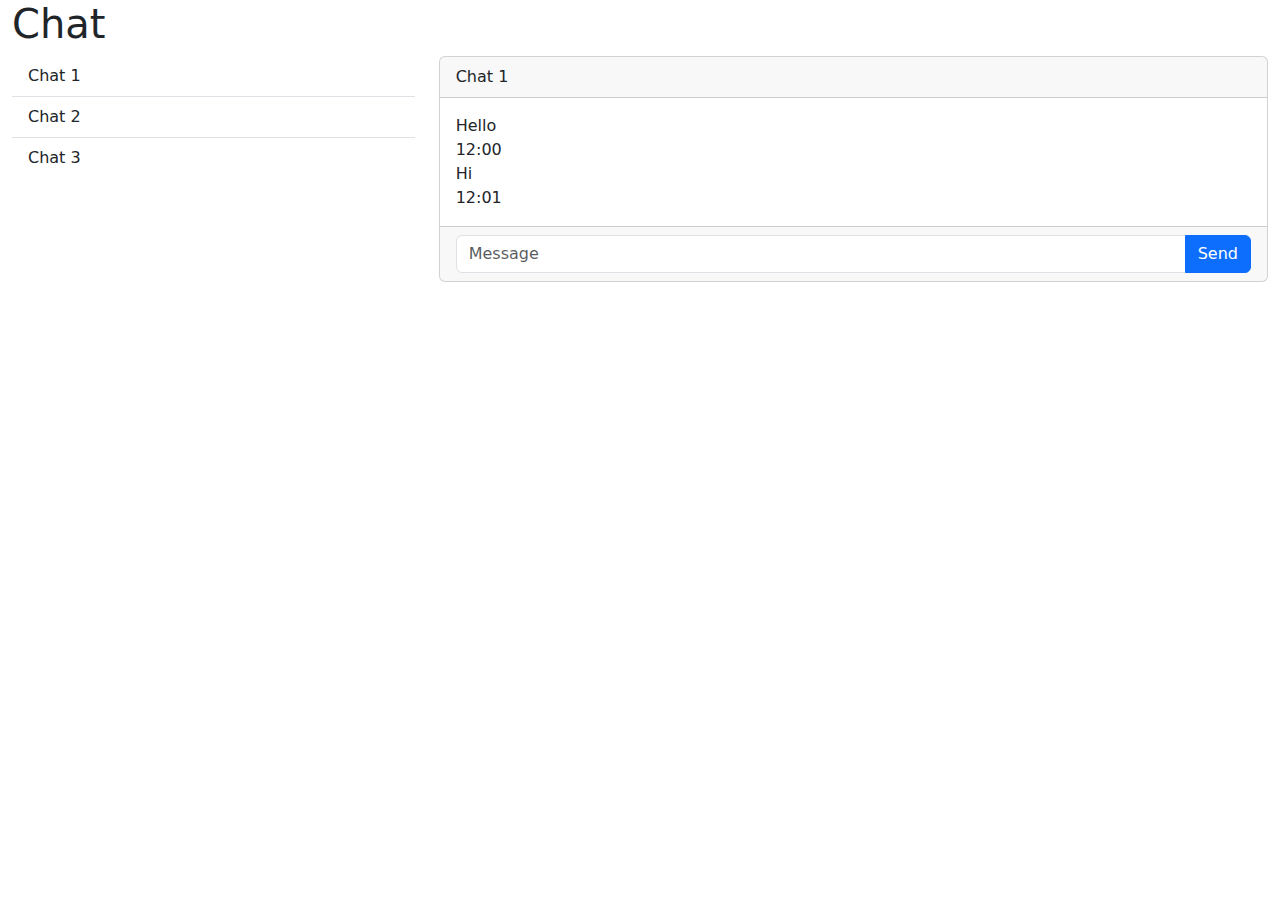
==== chat/index.html @ 6403108f "init" ====
<!doctype html>
<html lang="en">
  <head>
    <meta charset="utf-8">
    <meta name="viewport" content="width=device-width, initial-scale=1">
    <title>Bootstrap demo</title>
    <link href="https://cdn.jsdelivr.net/npm/bootstrap@5.3.3/dist/css/bootstrap.min.css" rel="stylesheet" integrity="sha384-QWTKZyjpPEjISv5WaRU9OFeRpok6YctnYmDr5pNlyT2bRjXh0JMhjY6hW+ALEwIH" crossorigin="anonymous">
  </head>
  <body>
    <div class="container-fluid">
      <h1>Chat</h1>
      <div class="row">
        <div class="col-4">
            <div class="list-group list-group-flush">
                <a href="#" class="list-group-item list-group-item-action">Chat 1</a>
                <a href="#" class="list-group-item list-group-item-action">Chat 2</a>
                <a href="#" class="list-group-item list-group-item-action">Chat 3</a>
            </div>
        </div>
        <div class="col-8">
            <div class="card">
                <div class="card-header">Chat 1</div>
                <div class="card-body">
                    <div class="chat">
                        <div class="chat-message">
                            <div class="chat-message-content">Hello</div>
                            <div class="chat-message-time">12:00</div>
                        </div>
                        <div class="chat-message chat-message-right">
                            <div class="chat-message-content">Hi</div>
                            <div class="chat-message-time">12:01</div>
                        </div>
                    </div>
                </div>
                <div class="card-footer">
                    <form>
                        <div class="input-group">
                            <input type="text" class="form-control" placeholder="Message">
                            <button type="submit" class="btn btn-primary">Send</button>
                        </div>
                    </form>
                </div>
            </div>
        </div>
    </div>
    <script src="https://cdn.jsdelivr.net/npm/bootstrap@5.3.3/dist/js/bootstrap.bundle.min.js" integrity="sha384-YvpcrYf0tY3lHB60NNkmXc5s9fDVZLESaAA55NDzOxhy9GkcIdslK1eN7N6jIeHz" crossorigin="anonymous"></script>
  </body>
</html>
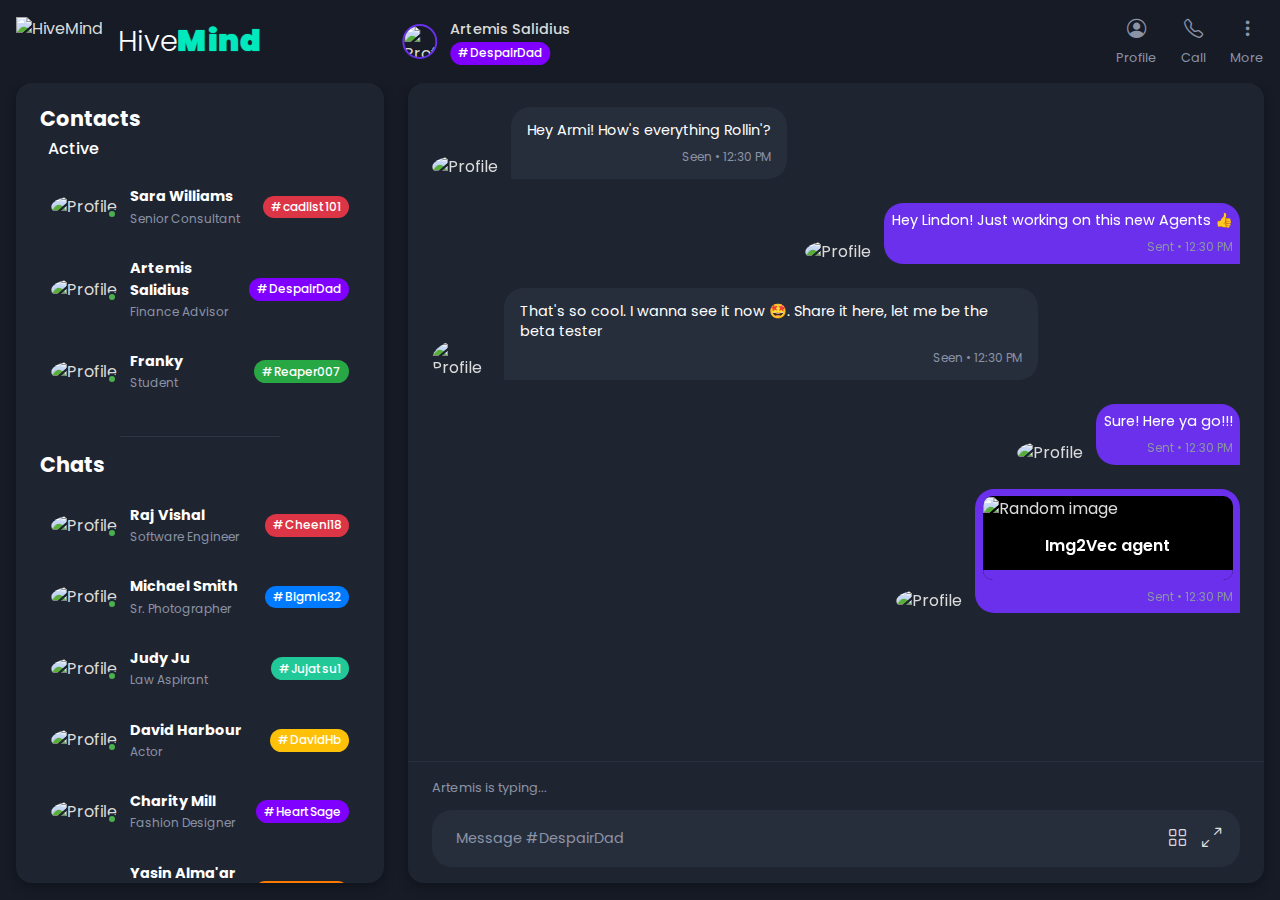
==== commit 5578fe75: "faseeh UI" ====
--- a/chat/index.html
+++ b/chat/index.html
@@ -3,46 +3,275 @@
   <head>
     <meta charset="utf-8">
     <meta name="viewport" content="width=device-width, initial-scale=1">
-    <title>Bootstrap demo</title>
+    <title>HiveMind Chat</title>
     <link href="https://cdn.jsdelivr.net/npm/bootstrap@5.3.3/dist/css/bootstrap.min.css" rel="stylesheet" integrity="sha384-QWTKZyjpPEjISv5WaRU9OFeRpok6YctnYmDr5pNlyT2bRjXh0JMhjY6hW+ALEwIH" crossorigin="anonymous">
+    <link rel="stylesheet" href="https://cdn.jsdelivr.net/npm/bootstrap-icons@1.11.2/font/bootstrap-icons.min.css">
+    <link rel="stylesheet" href="../style.css">
+    <link rel="stylesheet" href="style.css">
   </head>
   <body>
-    <div class="container-fluid">
-      <h1>Chat</h1>
-      <div class="row">
-        <div class="col-4">
-            <div class="list-group list-group-flush">
-                <a href="#" class="list-group-item list-group-item-action">Chat 1</a>
-                <a href="#" class="list-group-item list-group-item-action">Chat 2</a>
-                <a href="#" class="list-group-item list-group-item-action">Chat 3</a>
+    <div class="chat-container">
+      <!-- Header -->
+      <header class="chat-header">
+        <div class="logo-container">
+          <img src="https://i.postimg.cc/x88sw-hZF/logo-hive.png" alt="HiveMind" class="logo">
+          <h1><span class="hive-text">Hive</span><span class="mind-text">Mind</span></h1>
+        </div>
+        <div class="profile-info">
+          <img src="https://picsum.photos/200/300" alt="Profile" class="profile-image">
+          <div>
+            <span class="user-info">Artemis Salidius</span>
+            <span class="user-tag tag-purple">#DespairDad</span>
+          </div>
+        </div>
+        <div class="header-icons">
+          <div class="icon-btn">
+            <i class="bi bi-person-circle"></i>
+            <span>Profile</span>
+          </div>
+          <div class="icon-btn">
+            <i class="bi bi-telephone"></i>
+            <span>Call</span>
+          </div>
+          <div class="icon-btn">
+            <i class="bi bi-three-dots-vertical"></i>
+            <span>More</span>
+          </div>
+        </div>
+      </header>
+      
+      <!-- Main Content Area -->
+      <div class="chat-main-container">
+        <!-- Contacts Box -->
+        <div class="contacts-box">
+          <!-- Contacts Section -->
+          <div class="sidebar-section">
+            <h2 class="sidebar-heading">Contacts <span class="status-badge">Active</span></h2>
+            <ul class="contact-list">
+              <li class="contact-item">
+                <div class="contact-avatar">
+                  <img src="https://picsum.photos/200/300?random=1" alt="Profile" class="contact-image">
+                  <span class="status-indicator"></span>
+                </div>
+                <div class="contact-info">
+                  <span class="contact-name">Sara Williams</span>
+                  <span class="contact-role">Senior Consultant</span>
+                </div>
+                <span class="contact-tag tag-red">#cadlist101</span>
+              </li>
+              <li class="contact-item">
+                <div class="contact-avatar">
+                  <img src="https://picsum.photos/200/300?random=2" alt="Profile" class="contact-image">
+                  <span class="status-indicator"></span>
+                </div>
+                <div class="contact-info">
+                  <span class="contact-name">Artemis Salidius</span>
+                  <span class="contact-role">Finance Advisor</span>
+                </div>
+                <span class="contact-tag tag-purple">#DespairDad</span>
+              </li>
+              <li class="contact-item">
+                <div class="contact-avatar">
+                  <img src="https://picsum.photos/200/300?random=3" alt="Profile" class="contact-image">
+                  <span class="status-indicator"></span>
+                </div>
+                <div class="contact-info">
+                  <span class="contact-name">Franky</span>
+                  <span class="contact-role">Student</span>
+                </div>
+                <span class="contact-tag tag-green">#Reaper007</span>
+              </li>
+            </ul>
+          </div>
+          
+          <!-- Section Divider -->
+          <div class="section-divider">
+            <div class="divider-line"></div>
+          </div>
+          
+          <!-- Chats Section -->
+          <div class="sidebar-section">
+            <h2 class="sidebar-heading">Chats</h2>
+            <ul class="chat-list">
+              <li class="chat-item">
+                <div class="contact-avatar">
+                  <img src="https://picsum.photos/200/300?random=4" alt="Profile" class="chat-image">
+                  <span class="status-indicator"></span>
+                </div>
+                <div class="chat-info">
+                  <span class="chat-name">Raj Vishal</span>
+                  <span class="chat-role">Software Engineer</span>
+                </div>
+                <span class="chat-tag tag-red">#Cheeni18</span>
+              </li>
+              <li class="chat-item">
+                <div class="contact-avatar">
+                  <img src="https://picsum.photos/200/300?random=5" alt="Profile" class="chat-image">
+                  <span class="status-indicator"></span>
+                </div>
+                <div class="chat-info">
+                  <span class="chat-name">Michael Smith</span>
+                  <span class="chat-role">Sr. Photographer</span>
+                </div>
+                <span class="chat-tag tag-blue">#Bigmic32</span>
+              </li>
+              <li class="chat-item">
+                <div class="contact-avatar">
+                  <img src="https://picsum.photos/200/300?random=6" alt="Profile" class="chat-image">
+                  <span class="status-indicator"></span>
+                </div>
+                <div class="chat-info">
+                  <span class="chat-name">Judy Ju</span>
+                  <span class="chat-role">Law Aspirant</span>
+                </div>
+                <span class="chat-tag tag-teal">#Jujatsu1</span>
+              </li>
+              <li class="chat-item">
+                <div class="contact-avatar">
+                  <img src="https://picsum.photos/200/300?random=7" alt="Profile" class="chat-image">
+                  <span class="status-indicator"></span>
+                </div>
+                <div class="chat-info">
+                  <span class="chat-name">David Harbour</span>
+                  <span class="chat-role">Actor</span>
+                </div>
+                <span class="chat-tag tag-yellow">#DavidHb</span>
+              </li>
+              <li class="chat-item">
+                <div class="contact-avatar">
+                  <img src="https://picsum.photos/200/300?random=8" alt="Profile" class="chat-image">
+                  <span class="status-indicator"></span>
+                </div>
+                <div class="chat-info">
+                  <span class="chat-name">Charity Mill</span>
+                  <span class="chat-role">Fashion Designer</span>
+                </div>
+                <span class="chat-tag tag-purple">#HeartSage</span>
+              </li>
+              <li class="chat-item">
+                <div class="contact-avatar">
+                  <img src="https://picsum.photos/200/300?random=9" alt="Profile" class="chat-image">
+                  <span class="status-indicator"></span>
+                </div>
+                <div class="chat-info">
+                  <span class="chat-name">Yasin Alma'ar</span>
+                  <span class="chat-role">Mechanical Engineer</span>
+                </div>
+                <span class="chat-tag tag-orange">#Unknown12</span>
+              </li>
+            </ul>
+          </div>
+        </div>
+        
+        <!-- Chat Box -->
+        <div class="chat-box">
+          <div class="chat-content">
+            <div class="chat-messages">
+              <div class="message received">
+                <div class="message-avatar">
+                  <img src="https://picsum.photos/200/300?random=10" alt="Profile">
+                </div>
+                <div class="message-bubble">
+                  <div class="message-content">Hey Armi! How's everything Rollin'?</div>
+                  <div class="message-time">Seen • 12:30 PM</div>
+                </div>
+              </div>
+              
+              <div class="message sent">
+                <div class="message-bubble">
+                  <div class="message-content">Hey Lindon! Just working on this new Agents 👍</div>
+                  <div class="message-time">Sent • 12:30 PM</div>
+                </div>
+                <div class="message-avatar">
+                  <img src="https://picsum.photos/200/300?random=11" alt="Profile">
+                </div>
+              </div>
+              
+              <div class="message received">
+                <div class="message-avatar">
+                  <img src="https://picsum.photos/200/300?random=12" alt="Profile">
+                </div>
+                <div class="message-bubble">
+                  <div class="message-content">That's so cool. I wanna see it now 🤩. Share it here, let me be the beta tester</div>
+                  <div class="message-time">Seen • 12:30 PM</div>
+                </div>
+              </div>
+              
+              <div class="message sent">
+                <div class="message-bubble">
+                  <div class="message-content">Sure! Here ya go!!!</div>
+                  <div class="message-time">Sent • 12:30 PM</div>
+                </div>
+                <div class="message-avatar">
+                  <img src="https://picsum.photos/200/300?random=13" alt="Profile">
+                </div>
+              </div>
+              
+              <div class="message sent">
+                <div class="message-bubble">
+                  <div class="agent-card">
+                    <div class="agent-card-image">
+                      <img src="https://hatrabbits.com/wp-content/uploads/2017/01/random.jpg" alt="Random image">
+                    </div>
+                    <div class="agent-card-title">Img2Vec agent</div>
+                    <button class="agent-card-button">Test Now!</button>
+                  </div>
+                  <div class="message-time">Sent • 12:30 PM</div>
+                </div>
+                <div class="message-avatar">
+                  <img src="https://picsum.photos/200/300?random=15" alt="Profile">
+                </div>
+              </div>
             </div>
-        </div>
-        <div class="col-8">
-            <div class="card">
-                <div class="card-header">Chat 1</div>
-                <div class="card-body">
-                    <div class="chat">
-                        <div class="chat-message">
-                            <div class="chat-message-content">Hello</div>
-                            <div class="chat-message-time">12:00</div>
-                        </div>
-                        <div class="chat-message chat-message-right">
-                            <div class="chat-message-content">Hi</div>
-                            <div class="chat-message-time">12:01</div>
-                        </div>
-                    </div>
-                </div>
-                <div class="card-footer">
-                    <form>
-                        <div class="input-group">
-                            <input type="text" class="form-control" placeholder="Message">
-                            <button type="submit" class="btn btn-primary">Send</button>
-                        </div>
-                    </form>
-                </div>
+            
+            <div class="chat-input">
+              <div class="typing-indicator">Artemis is typing...</div>
+              <div class="input-container">
+                <input type="text" placeholder="Message #DespairDad" class="message-input">
+                <div class="input-controls">
+                  <button class="control-button">
+                    <i class="bi bi-grid"></i>
+                  </button>
+                  <button class="control-button">
+                    <i class="bi bi-arrows-angle-expand"></i>
+                  </button>
+                </div>
+              </div>
             </div>
-        </div>
+          </div>
+        </div>
+      </div>
     </div>
+    
     <script src="https://cdn.jsdelivr.net/npm/bootstrap@5.3.3/dist/js/bootstrap.bundle.min.js" integrity="sha384-YvpcrYf0tY3lHB60NNkmXc5s9fDVZLESaAA55NDzOxhy9GkcIdslK1eN7N6jIeHz" crossorigin="anonymous"></script>
+    
+    <script>
+      // Image click handler to view larger images
+      document.addEventListener('DOMContentLoaded', function() {
+        // Find all clickable images in messages and agent cards
+        const messageImages = document.querySelectorAll('.message-content img, .agent-card-image img');
+        
+        messageImages.forEach(img => {
+          img.addEventListener('click', function() {
+            // Create modal or lightbox for the image
+            const modal = document.createElement('div');
+            modal.className = 'image-modal';
+            
+            // Create image element with full size
+            const fullImg = document.createElement('img');
+            fullImg.src = this.src;
+            
+            // Add close functionality
+            modal.addEventListener('click', function() {
+              document.body.removeChild(modal);
+            });
+            
+            // Append elements
+            modal.appendChild(fullImg);
+            document.body.appendChild(modal);
+          });
+        });
+      });
+    </script>
   </body>
 </html>--- a/style.css
+++ b/style.css
@@ -0,0 +1,34 @@
+@import url('https://fonts.googleapis.com/css2?family=Poppins:ital,wght@0,100;0,200;0,300;0,400;0,500;0,600;0,700;0,800;0,900;1,100;1,200;1,300;1,400;1,500;1,600;1,700;1,800;1,900&display=swap');
+@import url('https://cdn-uicons.flaticon.com/2.6.0/uicons-brands/css/uicons-brands.css');
+
+:root {
+    --primary-color: #01BAAB;
+    --secondary-color: #6c757d;
+
+    --primary-bg-color: #1B212B;
+    --secondary-bg-color: #24334D;
+    --input-bg-color: #1A1F27;
+
+    --text-primary-color: #DBDBDB;
+    --text-secondary-color: #A6A6A6;
+    --text-faded-color: #4A6390;
+
+    --input-login-color: #212833;
+
+    --success-color: #28a745;
+    --warning-color: #ffc107;
+    --danger-color: #dc3545;
+}
+
+
+* {
+    margin: 0;
+    padding: 0;
+    box-sizing: border-box;
+    font-family: 'Poppins', sans-serif;
+    color: var(--text-primary-color);
+}
+
+img {
+    max-width: 100px;
+}--- a/chat/style.css
+++ b/chat/style.css
@@ -0,0 +1,633 @@
+body {
+    background-color: #161b26;
+    height: 100vh;
+    overflow: hidden;
+    font-family: 'Segoe UI', Tahoma, Geneva, Verdana, sans-serif;
+    color: #ffffff;
+}
+
+/* Hide scrollbars but keep functionality */
+::-webkit-scrollbar {
+    width: 0;
+    height: 0;
+    background: transparent;
+}
+
+* {
+    scrollbar-width: none; /* Firefox */
+    -ms-overflow-style: none; /* IE and Edge */
+}
+
+.chat-container {
+    display: flex;
+    flex-direction: column;
+    height: 100vh;
+}
+
+/* Header Styles */
+.chat-header {
+    background-color: transparent;
+    padding: 1rem;
+    display: flex;
+    justify-content: space-between;
+    align-items: center;
+    box-shadow: none;
+    z-index: 10;
+    position: relative;
+}
+
+.logo-container {
+    display: flex;
+    align-items: center;
+    width: 33%;
+}
+
+.logo-container img {
+    height: 50px;
+    margin-right: 1rem;
+    object-fit: contain;
+}
+
+.logo-container h1 {
+    font-size: 1.8rem;
+    margin: 0;
+    font-weight: 600;
+}
+
+.hive-text {
+    color: white;
+    font-weight: 300;
+}
+
+.mind-text {
+    color: #00e8bb;
+    font-weight: 900;
+    letter-spacing: 0.5px;
+    text-shadow: 0 0 1px #00e8bb;
+    font-size: 1.9rem;
+}
+
+.header-right {
+    display: flex;
+    align-items: center;
+    gap: 1.5rem;
+}
+
+.header-icons {
+    display: flex;
+    gap: 1.5rem;
+    align-items: center;
+    margin-left: auto;
+    width: 33%;
+    justify-content: flex-end;
+}
+
+.icon-btn {
+    display: flex;
+    flex-direction: column;
+    align-items: center;
+    cursor: pointer;
+}
+
+.icon-btn i {
+    font-size: 1.2rem;
+    color: #8b93a7;
+    margin-bottom: 0.2rem;
+}
+
+.icon-btn span {
+    font-size: 0.8rem;
+    color: #8b93a7;
+}
+
+.icon-btn:hover i,
+.icon-btn:hover span {
+    color: #ffffff;
+}
+
+.profile-info {
+    display: flex;
+    align-items: center;
+    gap: 0.8rem;
+
+    padding: 0.4rem 0.8rem;
+    border-radius: 10px;
+    position: absolute;
+    left: 38%;
+    transform: translateX(-50%);
+}
+
+.profile-image {
+    width: 35px;
+    height: 35px;
+    border-radius: 50%;
+    object-fit: cover;
+    border: 2px solid #6a30eb;
+}
+
+.user-info {
+    font-size: 0.9rem;
+    font-weight: 500;
+    display: block;
+}
+
+.user-tag,
+.contact-tag,
+.chat-tag {
+    display: inline-block;
+    padding: 0.15rem 0.5rem;
+    border-radius: 12px;
+    font-size: 0.75rem;
+    font-weight: 500;
+    opacity: 1;
+}
+
+.tag-purple {
+    background-color: rgba(128, 0, 255, 1);
+    color: #ffffff;
+}
+
+.tag-blue {
+    background-color: rgba(0, 122, 255, 1);
+    color: #ffffff;
+}
+
+.tag-green {
+    background-color: rgba(40, 167, 69, 1);
+    color: #ffffff;
+}
+
+.tag-orange {
+    background-color: rgba(255, 123, 0, 1);
+    color: #ffffff;
+}
+
+.tag-red {
+    background-color: rgba(220, 53, 69, 1);
+    color: #ffffff;
+}
+
+.tag-teal {
+    background-color: rgba(32, 201, 151, 1);
+    color: #ffffff;
+}
+
+.tag-yellow {
+    background-color: rgba(255, 193, 7, 1);
+    color: #ffffff;
+}
+
+/* Main Chat Container */
+.chat-main-container {
+    display: flex;
+    flex: 1;
+    overflow: hidden;
+    padding: 0 1rem 1rem;
+    gap: 1.5rem;
+}
+
+/* Contacts Box */
+.contacts-box {
+    width: 30%;
+    background-color: #1F2530;
+    border-radius: 1rem;
+    
+    padding: 1.5rem;
+    overflow-y: auto;
+    height: calc(100vh - 100px);
+    box-shadow: 0 4px 12px rgba(0, 0, 0, 0.3);
+}
+
+/* Section Divider */
+.section-divider {
+    display: flex;
+    align-items: center;
+    justify-content: center;
+    margin: 1rem 0;
+}
+
+.divider-line {
+    width: 50%;
+    height: 1px;
+    background-color: #3d4655;
+    opacity: 0.5;
+}
+
+/* Chat Box */
+.chat-box {
+    width: 70%;
+    background-color: #1F2530;
+    border-radius: 1rem;
+    overflow: hidden;
+    display: flex;
+    flex-direction: column;
+    height: calc(100vh - 100px);
+    box-shadow: 0 4px 12px rgba(0, 0, 0, 0.3);
+}
+
+.chat-box-header {
+    padding: 1rem 1.5rem;
+    border-bottom: 1px solid #272e3b;
+    background-color: rgba(39, 46, 59, 0.5);
+}
+
+.sidebar-section {
+    margin-bottom: 2rem;
+}
+
+.sidebar-heading {
+    font-size: 1.3rem;
+    font-weight: 500;
+    margin-bottom: 1rem;
+    display: flex;
+    font-weight: 700;
+    flex-direction: column;
+    align-items: flex-start;
+    color: #ffffff;
+}
+
+.sidebar-heading span {
+    color: #ffffff;
+    font-weight: 500;
+}
+
+.status-badge {
+    font-size: 1rem;
+    color: #ffffff;
+    padding: 0.1rem 0.5rem;
+    border-radius: 10px;
+    margin-top: 0.3rem;
+    margin-left: 0;
+    font-weight: 500;
+}
+
+.contact-list {
+    list-style: none;
+    padding: 0;
+    margin: 0;
+}
+
+.chat-list {
+    list-style: none;
+    padding: 0;
+    margin: 0;
+}
+
+.contact-item {
+    padding: 0.7rem;
+    border-radius: 8px;
+    margin-bottom: 0.5rem;
+    cursor: pointer;
+    transition: background-color 0.2s;
+    display: flex;
+    align-items: center;
+    gap: 0.8rem;
+}
+
+.chat-item {
+    padding: 0.7rem;
+    border-radius: 8px;
+    margin-bottom: 0.5rem;
+    cursor: pointer;
+    transition: background-color 0.2s;
+    display: flex;
+    align-items: center;
+    gap: 0.8rem;
+}
+
+.contact-avatar {
+    position: relative;
+}
+
+.chat-avatar {
+    position: relative;
+}
+
+.contact-image {
+    width: 40px;
+    height: 40px;
+    border-radius: 50%;
+    object-fit: cover;
+    border: none;
+    outline: none;
+}
+
+.chat-image {
+    width: 40px;
+    height: 40px;
+    border-radius: 50%;
+    object-fit: cover;
+    border: none;
+    outline: none;
+}
+
+.status-indicator {
+    position: absolute;
+    width: 10px;
+    height: 10px;
+    background-color: #4CAF50;
+    border-radius: 50%;
+    bottom: 0;
+    right: 0;
+    border: 2px solid #1F2530;
+}
+
+.contact-item:hover {
+    background-color: #272e3b;
+}
+
+.chat-item:hover {
+    background-color: #272e3b;
+}
+
+.contact-item.active {
+    background-color: #272e3b;
+}
+
+.chat-item.active {
+    background-color: #272e3b;
+}
+
+.chat-item.active::after {
+    content: "chats";
+    font-size: 0.75rem;
+    color: #8b93a7;
+    margin-left: auto;
+}
+
+.contact-info {
+    display: flex;
+    flex-direction: column;
+    flex: 1;
+    overflow: hidden;
+}
+
+.chat-info {
+    display: flex;
+    flex-direction: column;
+    flex: 1;
+    overflow: hidden;
+}
+
+.contact-name {
+    font-weight: 700;
+    font-size: 0.9rem;
+    color: #ffffff;
+}
+
+.chat-name {
+    font-weight: 700;
+    font-size: 0.9rem;
+    color: #ffffff;
+}
+
+.contact-role {
+    font-size: 0.75rem;
+    color: #8b93a7;
+    margin-top: 0.1rem;
+}
+
+.chat-role {
+    font-size: 0.75rem;
+    color: #8b93a7;
+    margin-top: 0.1rem;
+}
+
+.chat-content {
+    display: flex;
+    flex-direction: column;
+    height: 100%;
+}
+
+.chat-messages {
+    flex: 1;
+    padding: 1.5rem;
+    overflow-y: auto;
+    display: flex;
+    flex-direction: column;
+    gap: 1.5rem;
+}
+
+.message {
+    display: flex;
+    align-items: flex-end;
+    gap: 0.8rem;
+    max-width: 75%;
+}
+
+.message.received {
+    align-self: flex-start;
+}
+
+.message.sent {
+    align-self: flex-end;
+    flex-direction: row-reverse;
+}
+
+.message-avatar img {
+    width: 35px;
+    height: 35px;
+    border-radius: 50%;
+    object-fit: cover;
+    border: none;
+    outline: none;
+}
+
+.message-bubble {
+    padding: 0.8rem 1rem;
+    border-radius: 1.2rem;
+    position: relative;
+}
+
+.message.received .message-bubble {
+    background-color: #272e3b;
+    border-bottom-left-radius: 0;
+}
+
+.message.sent .message-bubble {
+    background-color: #6a30eb;
+    border-bottom-right-radius: 0;
+    border: 1px solid rgba(106, 48, 235, 0.3);
+    padding: 0.4rem;
+}
+
+.message.sent .message-bubble .agent-card {
+    margin: 0;
+    border: none;
+}
+
+.message-content {
+    color: #ffffff;
+    font-size: 0.9rem;
+    line-height: 1.4;
+}
+
+.message-content img {
+    max-width: 350px;
+    max-height: 300px;
+    border-radius: 8px;
+    cursor: pointer;
+    border: none;
+    outline: none;
+    object-fit: cover;
+    transition: transform 0.2s ease;
+}
+
+.message-content img:hover {
+    opacity: 0.9;
+}
+
+.message-time {
+    color: #8b93a7;
+    font-size: 0.75rem;
+    margin-top: 0.5rem;
+    text-align: right;
+}
+
+/* Agent Card */
+.agent-card {
+    background-color: #000000;
+    border-radius: 10px;
+    overflow: hidden;
+    width: 250px;
+    display: flex;
+    flex-direction: column;
+    margin: 0.5rem 0;
+    border: 1px solid rgba(106, 48, 235, 0.3);
+}
+
+.agent-card-image {
+    width: 100%;
+    height: 100%;
+
+    overflow: hidden;
+}
+
+.agent-card-image img {
+    width: 100%;
+    height: 100%;
+    object-fit: cover;
+    cursor: pointer;
+    border: none;
+    outline: none;
+    max-height: 200px;
+    max-width: 100%;
+}
+
+.agent-card-title {
+    color: #ffffff;
+    text-align: center;
+    padding: 0.8rem;
+    font-weight: 600;
+}
+
+.agent-card-button {
+    background-color: #6a30eb;
+    color: #ffffff;
+    border: none;
+    padding: 0.3rem;
+    font-weight: 600;
+    cursor: pointer;
+    width: 100%;
+    transition: background-color 0.2s;
+    font-size: 0px; /* Hide the text */
+}
+
+.agent-card-button:hover {
+    background-color: #5728bc;
+}
+
+.chat-input {
+    padding: 1rem 1.5rem;
+    background-color: #1F2530;
+    border-top: 1px solid #272e3b;
+}
+
+.typing-indicator {
+    color: #8b93a7;
+    font-size: 0.8rem;
+    margin-bottom: 0.8rem;
+}
+
+.input-container {
+    display: flex;
+    align-items: center;
+    background-color: #272e3b;
+    border-radius: 20px;
+    padding: 0.6rem 1rem;
+}
+
+.input-controls {
+    display: flex;
+    gap: 0.5rem;
+}
+
+.control-button {
+    background: none;
+    border: none;
+    color: #8b93a7;
+    cursor: pointer;
+    font-size: 1.2rem;
+    padding: 0.2rem;
+}
+
+.control-button:hover {
+    color: #ffffff;
+}
+
+.message-input {
+    flex: 1;
+    background: transparent;
+    border: none;
+    color: #ffffff;
+    padding: 0.5rem;
+    font-size: 0.9rem;
+    outline: none;
+}
+
+.message-input::placeholder {
+    color: #8b93a7;
+}
+
+/* Image Modal */
+.image-modal {
+    position: fixed;
+    top: 0;
+    left: 0;
+    width: 100%;
+    height: 100%;
+    background-color: rgba(0, 0, 0, 0.9);
+    display: flex;
+    align-items: center;
+    justify-content: center;
+    z-index: 1000;
+    cursor: pointer;
+}
+
+.image-modal img {
+    max-width: 90%;
+    max-height: 90%;
+    object-fit: contain;
+    border: none;
+    outline: none;
+}
+
+@media (max-width: 768px) {
+    .chat-main-container {
+        flex-direction: column;
+    }
+    
+    .contacts-box {
+        width: 100%;
+        height: 35vh;
+    }
+    
+    .chat-box {
+        width: 100%;
+        height: calc(65vh - 100px);
+    }
+    
+    .message {
+        max-width: 90%;
+    }
+}
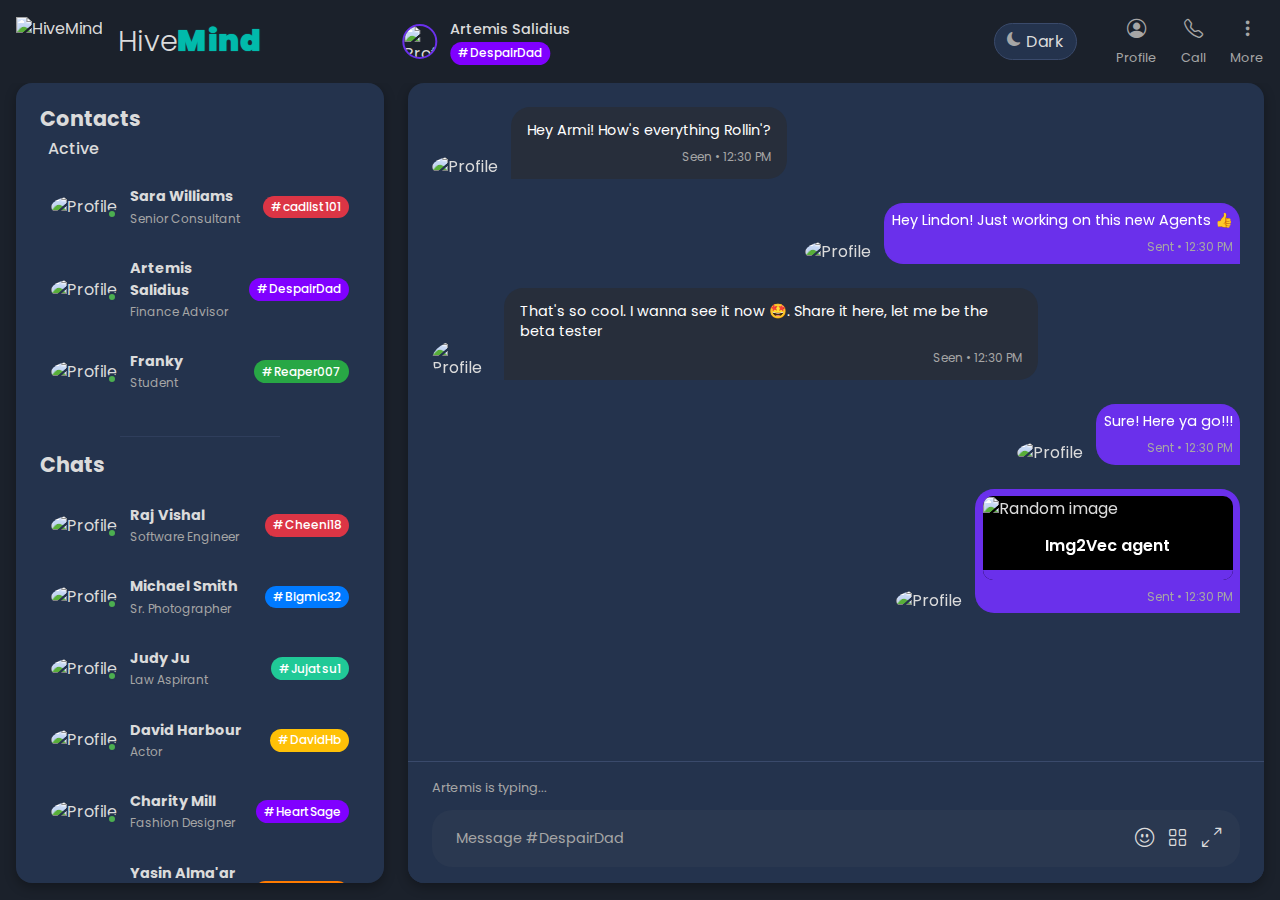
==== commit fbc32afc: "ASSIGNMENT 02" ====
--- a/chat/index.html
+++ b/chat/index.html
@@ -6,6 +6,7 @@
     <title>HiveMind Chat</title>
     <link href="https://cdn.jsdelivr.net/npm/bootstrap@5.3.3/dist/css/bootstrap.min.css" rel="stylesheet" integrity="sha384-QWTKZyjpPEjISv5WaRU9OFeRpok6YctnYmDr5pNlyT2bRjXh0JMhjY6hW+ALEwIH" crossorigin="anonymous">
     <link rel="stylesheet" href="https://cdn.jsdelivr.net/npm/bootstrap-icons@1.11.2/font/bootstrap-icons.min.css">
+    <link rel="stylesheet" href="https://cdnjs.cloudflare.com/ajax/libs/font-awesome/6.5.1/css/all.min.css">
     <link rel="stylesheet" href="../style.css">
     <link rel="stylesheet" href="style.css">
   </head>
@@ -14,8 +15,10 @@
       <!-- Header -->
       <header class="chat-header">
         <div class="logo-container">
-          <img src="https://i.postimg.cc/x88sw-hZF/logo-hive.png" alt="HiveMind" class="logo">
-          <h1><span class="hive-text">Hive</span><span class="mind-text">Mind</span></h1>
+          <a href="../home/index.html" style="display: flex; align-items: center;">
+            <img src="https://i.postimg.cc/x88sw-hZF/logo-hive.png" alt="HiveMind" class="logo">
+            <h1><span class="hive-text">Hive</span><span class="mind-text">Mind</span></h1>
+          </a>
         </div>
         <div class="profile-info">
           <img src="https://picsum.photos/200/300" alt="Profile" class="profile-image">
@@ -33,7 +36,7 @@
             <i class="bi bi-telephone"></i>
             <span>Call</span>
           </div>
-          <div class="icon-btn">
+          <div class="icon-btn" data-bs-toggle="offcanvas" data-bs-target="#chatSettingsOffcanvas">
             <i class="bi bi-three-dots-vertical"></i>
             <span>More</span>
           </div>
@@ -229,6 +232,9 @@
               <div class="input-container">
                 <input type="text" placeholder="Message #DespairDad" class="message-input">
                 <div class="input-controls">
+                  <button class="control-button" data-bs-toggle="offcanvas" data-bs-target="#emojiOffcanvas">
+                    <i class="bi bi-emoji-smile"></i>
+                  </button>
                   <button class="control-button">
                     <i class="bi bi-grid"></i>
                   </button>
@@ -243,7 +249,138 @@
       </div>
     </div>
     
+    <!-- Offcanvas for Chat Setting -->
+    <div class="offcanvas offcanvas-end" tabindex="-1" id="chatSettingsOffcanvas" aria-labelledby="chatSettingsOffcanvasLabel">
+      <div class="offcanvas-header">
+        <h5 class="offcanvas-title" id="chatSettingsOffcanvasLabel">Chat Settings</h5>
+        <button type="button" class="btn-close" data-bs-dismiss="offcanvas" aria-label="Close"></button>
+      </div>
+      <div class="offcanvas-body">
+        <div class="mb-4">
+          <h6 class="fw-bold mb-3">Chat Preferences</h6>
+          <!-- Removed the dark mode switch from here as we now have a button toggle -->
+          <div class="form-check form-switch mb-2">
+            <input class="form-check-input" type="checkbox" id="notificationsSwitch" checked>
+            <label class="form-check-label" for="notificationsSwitch">Notifications</label>
+          </div>
+          <div class="form-check form-switch mb-2">
+            <input class="form-check-input" type="checkbox" id="soundsSwitch" checked>
+            <label class="form-check-label" for="soundsSwitch">Message Sounds</label>
+          </div>
+        </div>
+        
+        <div class="mb-4">
+          <h6 class="fw-bold mb-3">Chat Actions</h6>
+          <div class="list-group">
+            <button type="button" class="list-group-item list-group-item-action">
+              <i class="bi bi-search me-2"></i> Search in Conversation
+            </button>
+            <button type="button" class="list-group-item list-group-item-action">
+              <i class="bi bi-images me-2"></i> Media Gallery
+            </button>
+            <button type="button" class="list-group-item list-group-item-action">
+              <i class="bi bi-pin-angle me-2"></i> Pinned Messages
+            </button>
+            <button type="button" class="list-group-item list-group-item-action">
+              <i class="bi bi-people me-2"></i> Create Group Chat
+            </button>
+          </div>
+        </div>
+        
+        <div>
+          <h6 class="fw-bold mb-3">Privacy Options</h6>
+          <div class="list-group">
+            <button type="button" class="list-group-item list-group-item-action">
+              <i class="bi bi-shield-lock me-2"></i> Privacy Settings
+            </button>
+            <button type="button" class="list-group-item list-group-item-action text-danger">
+              <i class="bi bi-x-circle me-2"></i> Block User
+            </button>
+            <button type="button" class="list-group-item list-group-item-action text-danger">
+              <i class="bi bi-exclamation-triangle me-2"></i> Report Issue
+            </button>
+          </div>
+        </div>
+      </div>
+    </div>
+    
+    <!-- Emoji Picker Offcanvas - NEW COMPONENT -->
+    <div class="offcanvas offcanvas-bottom" tabindex="-1" id="emojiOffcanvas" aria-labelledby="emojiOffcanvasLabel" style="height: 300px;">
+      <div class="offcanvas-header">
+        <h5 class="offcanvas-title" id="emojiOffcanvasLabel">Emoji Picker</h5>
+        <button type="button" class="btn-close" data-bs-dismiss="offcanvas" aria-label="Close"></button>
+      </div>
+      <div class="offcanvas-body">
+        <ul class="nav nav-tabs mb-3" id="emojiTab" role="tablist">
+          <li class="nav-item" role="presentation">
+            <button class="nav-link active" id="smileys-tab" data-bs-toggle="tab" data-bs-target="#smileys-tab-pane" type="button" role="tab" aria-controls="smileys-tab-pane" aria-selected="true">
+              <i class="bi bi-emoji-smile"></i> Smileys
+            </button>
+          </li>
+          <li class="nav-item" role="presentation">
+            <button class="nav-link" id="animals-tab" data-bs-toggle="tab" data-bs-target="#animals-tab-pane" type="button" role="tab" aria-controls="animals-tab-pane" aria-selected="false">
+              <i class="bi bi-emoji-laughing"></i> Animals
+            </button>
+          </li>
+          <li class="nav-item" role="presentation">
+            <button class="nav-link" id="objects-tab" data-bs-toggle="tab" data-bs-target="#objects-tab-pane" type="button" role="tab" aria-controls="objects-tab-pane" aria-selected="false">
+              <i class="bi bi-lightning"></i> Objects
+            </button>
+          </li>
+        </ul>
+        <div class="tab-content" id="emojiTabContent">
+          <div class="tab-pane fade show active" id="smileys-tab-pane" role="tabpanel" aria-labelledby="smileys-tab" tabindex="0">
+            <div class="d-flex flex-wrap">
+              <button class="btn emoji-btn">😀</button>
+              <button class="btn emoji-btn">😃</button>
+              <button class="btn emoji-btn">😄</button>
+              <button class="btn emoji-btn">😁</button>
+              <button class="btn emoji-btn">😆</button>
+              <button class="btn emoji-btn">😅</button>
+              <button class="btn emoji-btn">🤣</button>
+              <button class="btn emoji-btn">😂</button>
+              <button class="btn emoji-btn">🙂</button>
+              <button class="btn emoji-btn">🙃</button>
+              <button class="btn emoji-btn">😉</button>
+              <button class="btn emoji-btn">😊</button>
+              <button class="btn emoji-btn">😇</button>
+            </div>
+          </div>
+          <div class="tab-pane fade" id="animals-tab-pane" role="tabpanel" aria-labelledby="animals-tab" tabindex="0">
+            <div class="d-flex flex-wrap">
+              <button class="btn emoji-btn">🐶</button>
+              <button class="btn emoji-btn">🐱</button>
+              <button class="btn emoji-btn">🐭</button>
+              <button class="btn emoji-btn">🐹</button>
+              <button class="btn emoji-btn">🐰</button>
+              <button class="btn emoji-btn">🦊</button>
+              <button class="btn emoji-btn">🐻</button>
+              <button class="btn emoji-btn">🐼</button>
+              <button class="btn emoji-btn">🐨</button>
+            </div>
+          </div>
+          <div class="tab-pane fade" id="objects-tab-pane" role="tabpanel" aria-labelledby="objects-tab" tabindex="0">
+            <div class="d-flex flex-wrap">
+              <button class="btn emoji-btn">🚗</button>
+              <button class="btn emoji-btn">🚕</button>
+              <button class="btn emoji-btn">🚙</button>
+              <button class="btn emoji-btn">🚌</button>
+              <button class="btn emoji-btn">🚎</button>
+              <button class="btn emoji-btn">🏎️</button>
+              <button class="btn emoji-btn">🚓</button>
+              <button class="btn emoji-btn">🚑</button>
+              <button class="btn emoji-btn">🚒</button>
+            </div>
+          </div>
+        </div>
+      </div>
+    </div>
+    
     <script src="https://cdn.jsdelivr.net/npm/bootstrap@5.3.3/dist/js/bootstrap.bundle.min.js" integrity="sha384-YvpcrYf0tY3lHB60NNkmXc5s9fDVZLESaAA55NDzOxhy9GkcIdslK1eN7N6jIeHz" crossorigin="anonymous"></script>
+    <!-- Common JavaScript -->
+    <script src="../script.js"></script>
+    <!-- Page-specific JavaScript -->
+    <script src="chat.js"></script>
     
     <script>
       // Image click handler to view larger images
@@ -271,7 +408,36 @@
             document.body.appendChild(modal);
           });
         });
+        
+        // Add emoji functionality
+        document.querySelectorAll('.emoji-btn').forEach(btn => {
+          btn.addEventListener('click', function() {
+            const emoji = this.textContent;
+            const input = document.querySelector('.message-input');
+            input.value += emoji;
+            input.focus();
+            
+            // Close the offcanvas
+            const offcanvasElement = document.getElementById('emojiOffcanvas');
+            const offcanvas = bootstrap.Offcanvas.getInstance(offcanvasElement);
+            offcanvas.hide();
+          });
+        });
       });
     </script>
+    
+    <style>
+      .emoji-btn {
+        font-size: 1.5rem;
+        padding: 0.5rem;
+        border: none;
+        background: transparent;
+      }
+      
+      .emoji-btn:hover {
+        transform: scale(1.2);
+        background-color: rgba(0,0,0,0.05);
+      }
+    </style>
   </body>
 </html>--- a/style.css
+++ b/style.css
@@ -18,8 +18,50 @@
     --success-color: #28a745;
     --warning-color: #ffc107;
     --danger-color: #dc3545;
-}
-
+
+    /* Card and component backgrounds */
+    --card-bg: #24334D;
+    --header-bg: #1B212B;
+    --sidebar-bg: #1B212B;
+    --hover-bg: #2A3850;
+    --border-color: #3A4A6B;
+}
+
+/* Light Theme (when toggled) */
+body.light-theme {
+    --primary-bg-color: #f8f9fa;
+    --secondary-bg-color: #e9ecef;
+    --input-bg-color: #ffffff;
+    --text-primary-color: #212529;
+    --text-secondary-color: #495057;
+    --text-faded-color: #6c757d;
+    --input-login-color: #f1f3f5;
+    --card-bg: #ffffff;
+    --header-bg: #ffffff;
+    --sidebar-bg: #f8f9fa;
+    --hover-bg: #e9ecef;
+    --border-color: #dee2e6;
+}
+
+body.light-theme .app-header, 
+body.light-theme .sidebar,
+body.light-theme .trending-section,
+body.light-theme .post-content,
+body.light-theme .story-card,
+body.light-theme .mobile-nav {
+    background-color: var(--card-bg);
+    border-color: var(--border-color);
+}
+
+body.light-theme .search-input {
+    background-color: var(--input-bg-color);
+    color: var(--text-primary-color);
+    border-color: var(--border-color);
+}
+
+body.light-theme .post-divider {
+    border-color: var(--border-color);
+}
 
 * {
     margin: 0;
@@ -31,4 +73,307 @@
 
 img {
     max-width: 100px;
+}
+
+/* Remove default anchor styling */
+a {
+    text-decoration: none;
+    color: inherit;
+}
+
+a:hover, a:focus, a:active {
+    text-decoration: none;
+    color: inherit;
+}
+
+/* Ensure links inside buttons don't affect button styling */
+button a {
+    display: inline-block;
+    width: 100%;
+    height: 100%;
+}
+
+/* Fix for links that contain other elements like logos */
+a img, a h1, a h2, a h3, a h4, a h5, a h6, a span, a div {
+    color: inherit;
+    text-decoration: none;
+}
+
+/* Dark Mode and Interactive Feature Styles */
+
+/* Dark Theme */
+body.dark-theme {
+    --bg-color: #121212;
+    --text-color: #f5f5f5;
+    --card-bg: #1e1e1e;
+    --border-color: #333;
+    --header-bg: #1a1a1a;
+    --sidebar-bg: #1a1a1a;
+    --hover-bg: #333;
+    background-color: var(--bg-color);
+    color: var(--text-color);
+}
+
+body.dark-theme .app-header, 
+body.dark-theme .sidebar,
+body.dark-theme .trending-section,
+body.dark-theme .post-content,
+body.dark-theme .story-card,
+body.dark-theme .mobile-nav {
+    background-color: var(--card-bg);
+    border-color: var(--border-color);
+}
+
+body.dark-theme .search-input {
+    background-color: #2a2a2a;
+    color: #f5f5f5;
+    border-color: #444;
+}
+
+body.dark-theme .post-divider {
+    border-color: #333;
+}
+
+/* Enhanced Theme Toggle */
+.theme-toggle-container {
+    display: flex;
+    align-items: center;
+    margin-right: 15px;
+}
+
+.theme-toggle-button {
+    display: flex;
+    align-items: center;
+    justify-content: center;
+    background-color: var(--card-bg);
+    color: var(--text-primary-color);
+    border: 1px solid var(--border-color);
+    border-radius: 20px;
+    padding: 5px 12px;
+    cursor: pointer;
+    transition: all 0.3s ease;
+}
+
+.theme-toggle-button:hover {
+    background-color: var(--hover-bg);
+}
+
+.theme-toggle-button .theme-icon {
+    font-size: 14px;
+    margin-right: 5px;
+}
+
+.theme-switch {
+    display: flex;
+    flex-direction: row !important;
+}
+
+body.light-theme .theme-toggle-button {
+    color: var(--text-primary-color);
+}
+
+body.light-theme .theme-icon {
+    color: var(--text-primary-color);
+}
+
+/* Old switch styles preserved for reference but not used
+.theme-toggle-label {
+    position: relative;
+    display: inline-block;
+    width: 50px;
+    height: 24px;
+    margin: 0 10px;
+}
+
+.theme-toggle-label input {
+    opacity: 0;
+    width: 0;
+    height: 0;
+}
+
+.theme-toggle-slider {
+    position: absolute;
+    cursor: pointer;
+    top: 0;
+    left: 0;
+    right: 0;
+    bottom: 0;
+    background-color: #4A6390;
+    transition: .4s;
+    border-radius: 24px;
+    box-shadow: inset 0 0 5px rgba(0, 0, 0, 0.2);
+}
+
+.theme-toggle-slider:before {
+    position: absolute;
+    content: "";
+    height: 18px;
+    width: 18px;
+    left: 3px;
+    bottom: 3px;
+    background-color: white;
+    transition: .4s;
+    border-radius: 50%;
+    box-shadow: 0 2px 5px rgba(0, 0, 0, 0.2);
+}
+
+input:checked + .theme-toggle-slider {
+    background-color: #01BAAB;
+}
+
+input:checked + .theme-toggle-slider:before {
+    transform: translateX(26px);
+}
+*/
+
+/* Scroll-to-Top Button */
+#scroll-to-top {
+    display: none;
+    position: fixed;
+    bottom: 80px;
+    right: 20px;
+    z-index: 99;
+    border: none;
+    outline: none;
+    background-color: #5271ff;
+    color: white;
+    cursor: pointer;
+    padding: 12px;
+    border-radius: 50%;
+    font-size: 18px;
+    box-shadow: 0 4px 8px rgba(0, 0, 0, 0.2);
+    transition: all 0.3s ease;
+}
+
+#scroll-to-top:hover {
+    background-color: #3d5bff;
+    transform: translateY(-3px);
+}
+
+#scroll-to-top.show {
+    display: block;
+    animation: fadeIn 0.3s;
+}
+
+@keyframes fadeIn {
+    from { opacity: 0; }
+    to { opacity: 1; }
+}
+
+/* Expandable Sections */
+.expandable-section {
+    margin-bottom: 15px;
+    border-radius: 8px;
+    overflow: hidden;
+    border: 1px solid #e0e0e0;
+}
+
+.expandable-header {
+    padding: 15px;
+    background-color: #f8f9fa;
+    cursor: pointer;
+    display: flex;
+    justify-content: space-between;
+    align-items: center;
+    transition: background-color 0.3s;
+}
+
+body.dark-theme .expandable-header {
+    background-color: #2a2a2a;
+}
+
+.expandable-header:hover {
+    background-color: #e9ecef;
+}
+
+body.dark-theme .expandable-header:hover {
+    background-color: #333;
+}
+
+.expandable-content {
+    max-height: 0;
+    overflow: hidden;
+    transition: max-height 0.3s ease;
+    padding: 0 15px;
+}
+
+.expandable-section.active .expandable-content {
+    max-height: 500px;
+    padding: 15px;
+}
+
+.expandable-icon {
+    transition: transform 0.3s;
+}
+
+.expandable-section.active .expandable-icon {
+    transform: rotate(180deg);
+}
+
+/* Toast Notifications */
+.toast-container {
+    position: fixed;
+    top: 20px;
+    right: 20px;
+    z-index: 9999;
+}
+
+.toast {
+    background-color: white;
+    color: #333;
+    padding: 15px 20px;
+    border-radius: 8px;
+    box-shadow: 0 4px 12px rgba(0, 0, 0, 0.15);
+    margin-bottom: 10px;
+    display: flex;
+    align-items: center;
+    animation: slideInRight 0.3s, fadeOut 0.5s 2.5s forwards;
+    max-width: 300px;
+}
+
+body.dark-theme .toast {
+    background-color: #2a2a2a;
+    color: #f5f5f5;
+}
+
+.toast-icon {
+    margin-right: 12px;
+    font-size: 20px;
+}
+
+.toast-success .toast-icon {
+    color: #28a745;
+}
+
+.toast-error .toast-icon {
+    color: #dc3545;
+}
+
+.toast-info .toast-icon {
+    color: #17a2b8;
+}
+
+@keyframes slideInRight {
+    from { transform: translateX(100%); }
+    to { transform: translateX(0); }
+}
+
+@keyframes fadeOut {
+    from { opacity: 1; }
+    to { opacity: 0; }
+}
+
+/* Interactive Content Cards */
+.content-card {
+    transition: transform 0.3s, box-shadow 0.3s;
+    cursor: pointer;
+}
+
+.content-card:hover {
+    transform: translateY(-5px);
+    box-shadow: 0 10px 20px rgba(0, 0, 0, 0.1);
+}
+
+body.dark-theme .content-card:hover {
+    box-shadow: 0 10px 20px rgba(0, 0, 0, 0.3);
 }--- a/chat/style.css
+++ b/chat/style.css
@@ -1,9 +1,9 @@
 body {
-    background-color: #161b26;
+    background-color: var(--primary-bg-color);
     height: 100vh;
     overflow: hidden;
     font-family: 'Segoe UI', Tahoma, Geneva, Verdana, sans-serif;
-    color: #ffffff;
+    color: var(--text-primary-color);
 }
 
 /* Hide scrollbars but keep functionality */
@@ -55,15 +55,15 @@
 }
 
 .hive-text {
-    color: white;
+    color: var(--text-primary-color);
     font-weight: 300;
 }
 
 .mind-text {
-    color: #00e8bb;
+    color: var(--primary-color);
     font-weight: 900;
     letter-spacing: 0.5px;
-    text-shadow: 0 0 1px #00e8bb;
+    text-shadow: 0 0 1px var(--primary-color);
     font-size: 1.9rem;
 }
 
@@ -91,18 +91,18 @@
 
 .icon-btn i {
     font-size: 1.2rem;
-    color: #8b93a7;
+    color: var(--text-secondary-color);
     margin-bottom: 0.2rem;
 }
 
 .icon-btn span {
     font-size: 0.8rem;
-    color: #8b93a7;
+    color: var(--text-secondary-color);
 }
 
 .icon-btn:hover i,
 .icon-btn:hover span {
-    color: #ffffff;
+    color: var(--text-primary-color);
 }
 
 .profile-info {
@@ -189,7 +189,7 @@
 /* Contacts Box */
 .contacts-box {
     width: 30%;
-    background-color: #1F2530;
+    background-color: var(--card-bg);
     border-radius: 1rem;
     
     padding: 1.5rem;
@@ -209,14 +209,14 @@
 .divider-line {
     width: 50%;
     height: 1px;
-    background-color: #3d4655;
+    background-color: var(--border-color);
     opacity: 0.5;
 }
 
 /* Chat Box */
 .chat-box {
     width: 70%;
-    background-color: #1F2530;
+    background-color: var(--card-bg);
     border-radius: 1rem;
     overflow: hidden;
     display: flex;
@@ -227,8 +227,8 @@
 
 .chat-box-header {
     padding: 1rem 1.5rem;
-    border-bottom: 1px solid #272e3b;
-    background-color: rgba(39, 46, 59, 0.5);
+    border-bottom: 1px solid var(--border-color);
+    background-color: var(--hover-bg);
 }
 
 .sidebar-section {
@@ -243,11 +243,11 @@
     font-weight: 700;
     flex-direction: column;
     align-items: flex-start;
-    color: #ffffff;
+    color: var(--text-primary-color);
 }
 
 .sidebar-heading span {
-    color: #ffffff;
+    color: var(--text-primary-color);
     font-weight: 500;
 }
 
@@ -329,29 +329,29 @@
     border-radius: 50%;
     bottom: 0;
     right: 0;
-    border: 2px solid #1F2530;
+    border: 2px solid var(--card-bg);
 }
 
 .contact-item:hover {
-    background-color: #272e3b;
+    background-color: var(--hover-bg);
 }
 
 .chat-item:hover {
-    background-color: #272e3b;
+    background-color: var(--hover-bg);
 }
 
 .contact-item.active {
-    background-color: #272e3b;
+    background-color: var(--hover-bg);
 }
 
 .chat-item.active {
-    background-color: #272e3b;
+    background-color: var(--hover-bg);
 }
 
 .chat-item.active::after {
     content: "chats";
     font-size: 0.75rem;
-    color: #8b93a7;
+    color: var(--text-secondary-color);
     margin-left: auto;
 }
 
@@ -372,24 +372,24 @@
 .contact-name {
     font-weight: 700;
     font-size: 0.9rem;
-    color: #ffffff;
+    color: var(--text-primary-color);
 }
 
 .chat-name {
     font-weight: 700;
     font-size: 0.9rem;
-    color: #ffffff;
+    color: var(--text-primary-color);
 }
 
 .contact-role {
     font-size: 0.75rem;
-    color: #8b93a7;
+    color: var(--text-secondary-color);
     margin-top: 0.1rem;
 }
 
 .chat-role {
     font-size: 0.75rem;
-    color: #8b93a7;
+    color: var(--text-secondary-color);
     margin-top: 0.1rem;
 }
 
@@ -478,7 +478,7 @@
 }
 
 .message-time {
-    color: #8b93a7;
+    color: var(--text-secondary-color);
     font-size: 0.75rem;
     margin-top: 0.5rem;
     text-align: right;
@@ -539,12 +539,12 @@
 
 .chat-input {
     padding: 1rem 1.5rem;
-    background-color: #1F2530;
-    border-top: 1px solid #272e3b;
+    background-color: var(--card-bg);
+    border-top: 1px solid var(--border-color);
 }
 
 .typing-indicator {
-    color: #8b93a7;
+    color: var(--text-secondary-color);
     font-size: 0.8rem;
     margin-bottom: 0.8rem;
 }
@@ -552,7 +552,7 @@
 .input-container {
     display: flex;
     align-items: center;
-    background-color: #272e3b;
+    background-color: var(--hover-bg);
     border-radius: 20px;
     padding: 0.6rem 1rem;
 }
@@ -565,28 +565,28 @@
 .control-button {
     background: none;
     border: none;
-    color: #8b93a7;
+    color: var(--text-secondary-color);
     cursor: pointer;
     font-size: 1.2rem;
     padding: 0.2rem;
 }
 
 .control-button:hover {
-    color: #ffffff;
+    color: var(--text-primary-color);
 }
 
 .message-input {
     flex: 1;
     background: transparent;
     border: none;
-    color: #ffffff;
+    color: var(--text-primary-color);
     padding: 0.5rem;
     font-size: 0.9rem;
     outline: none;
 }
 
 .message-input::placeholder {
-    color: #8b93a7;
+    color: var(--text-secondary-color);
 }
 
 /* Image Modal */
@@ -610,6 +610,21 @@
     object-fit: contain;
     border: none;
     outline: none;
+}
+
+.offcanvas-end {
+    background-color: var(--primary-bg-color);
+}
+
+.list-group {
+    background-color: transparent;
+    border: none;
+}
+
+.list-group-item {
+    background-color: transparent;
+    border: none;
+    color: inherit;
 }
 
 @media (max-width: 768px) {
